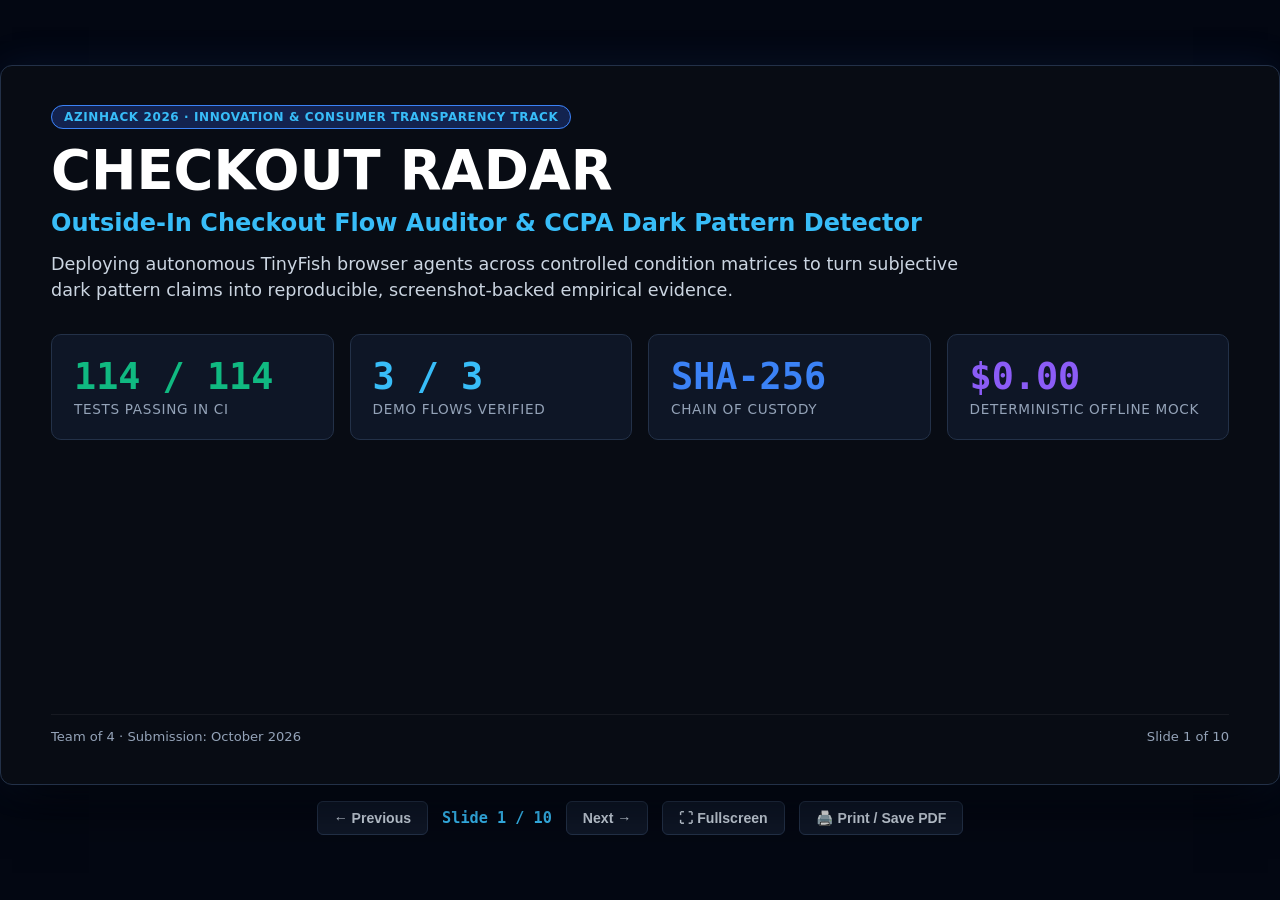
==== docs/pitch/index.html @ 7a78b9dc "feat(pitch): add 16:9 judge presentation PPTX, interactive HTML slide deck, rendered slide PNGs, and" ====
<!DOCTYPE html>
<html lang="en">
<head>
    <meta charset="UTF-8">
    <meta name="viewport" content="width=device-width, initial-scale=1.0">
    <title>Checkout Radar — Pitch Deck (AZINHACK 2026)</title>
    <style>
        :root {
            --bg: #080c14;
            --card-bg: #0e1626;
            --surface-elevated: #162238;
            --border: #233148;
            --border-hover: #3b82f6;
            --accent-blue: #3b82f6;
            --accent-cyan: #38bdf8;
            --accent-emerald: #10b981;
            --accent-coral: #ef4444;
            --accent-amber: #f59e0b;
            --accent-purple: #8b5cf6;
            --text-white: #ffffff;
            --text-light: #cbd5e1;
            --text-muted: #94a3b8;
            --font-sans: system-ui, -apple-system, BlinkMacSystemFont, "Segoe UI", Roboto, sans-serif;
            --font-mono: "SF Mono", "Fira Code", monospace;
        }

        * {
            box-sizing: border-box;
            margin: 0;
            padding: 0;
        }

        body {
            background-color: #030712;
            color: var(--text-light);
            font-family: var(--font-sans);
            display: flex;
            flex-direction: column;
            align-items: center;
            justify-content: center;
            min-height: 100vh;
            overflow-x: hidden;
        }

        /* Slide Stage Container */
        .deck-wrapper {
            width: 100%;
            max-width: 1333px;
            aspect-ratio: 16 / 9;
            background-color: var(--bg);
            border: 1px solid var(--border);
            border-radius: 12px;
            box-shadow: 0 25px 50px -12px rgba(0, 0, 0, 0.7), 0 0 40px rgba(59, 130, 246, 0.1);
            position: relative;
            overflow: hidden;
            display: flex;
            flex-direction: column;
        }

        .slide {
            display: none;
            flex-direction: column;
            height: 100%;
            padding: 40px 50px;
            position: relative;
        }

        .slide.active {
            display: flex;
            animation: fadeIn 0.25s ease-out forwards;
        }

        @keyframes fadeIn {
            from { opacity: 0; transform: translateY(6px); }
            to { opacity: 1; transform: translateY(0); }
        }

        /* Slide Header */
        .slide-tag {
            font-size: 0.8rem;
            font-weight: 700;
            letter-spacing: 0.1em;
            color: var(--accent-cyan);
            text-transform: uppercase;
            margin-bottom: 6px;
        }

        .slide-title {
            font-size: 2.1rem;
            font-weight: 800;
            color: var(--text-white);
            line-height: 1.2;
            margin-bottom: 6px;
        }

        .slide-subtitle {
            font-size: 1rem;
            color: var(--text-muted);
            margin-bottom: 24px;
        }

        /* Slide Content Areas */
        .content-grid-3 {
            display: grid;
            grid-template-columns: repeat(3, 1fr);
            gap: 20px;
            flex: 1;
        }

        .content-grid-2 {
            display: grid;
            grid-template-columns: 1fr 1fr;
            gap: 24px;
            flex: 1;
        }

        .content-grid-4 {
            display: grid;
            grid-template-columns: repeat(4, 1fr);
            gap: 16px;
            flex: 1;
        }

        .content-grid-2x2 {
            display: grid;
            grid-template-columns: 1fr 1fr;
            grid-template-rows: 1fr 1fr;
            gap: 18px;
            flex: 1;
        }

        /* Cards */
        .card {
            background-color: var(--card-bg);
            border: 1px solid var(--border);
            border-radius: 10px;
            padding: 22px;
            display: flex;
            flex-direction: column;
            position: relative;
            transition: border-color 0.2s;
        }

        .card:hover {
            border-color: var(--accent-blue);
        }

        .card-tag {
            font-size: 0.8rem;
            font-weight: 700;
            margin-bottom: 6px;
        }

        .card-title {
            font-size: 1.25rem;
            font-weight: 700;
            color: var(--text-white);
            margin-bottom: 12px;
        }

        .card-desc {
            font-size: 0.95rem;
            line-height: 1.5;
            color: var(--text-light);
        }

        .card-list {
            list-style: none;
            margin-top: 6px;
        }

        .card-list li {
            font-size: 0.92rem;
            line-height: 1.5;
            color: var(--text-light);
            margin-bottom: 10px;
            position: relative;
            padding-left: 18px;
        }

        .card-list li::before {
            content: "•";
            position: absolute;
            left: 0;
            color: var(--accent-blue);
            font-weight: bold;
        }

        /* Big Metrics */
        .metric-val {
            font-family: var(--font-mono);
            font-size: 2.3rem;
            font-weight: 800;
            line-height: 1.1;
            margin-bottom: 4px;
        }

        .metric-label {
            font-size: 0.85rem;
            color: var(--text-muted);
            text-transform: uppercase;
            letter-spacing: 0.05em;
        }

        /* Stage Steps */
        .step-num {
            font-family: var(--font-mono);
            font-size: 0.75rem;
            font-weight: 700;
            padding: 2px 8px;
            background: rgba(59, 130, 246, 0.15);
            color: var(--accent-cyan);
            border-radius: 4px;
            width: fit-content;
            margin-bottom: 8px;
        }

        /* Slide Controls & Footer */
        .deck-footer {
            margin-top: auto;
            display: flex;
            justify-content: space-between;
            align-items: center;
            font-size: 0.82rem;
            color: var(--text-muted);
            padding-top: 14px;
            border-top: 1px solid rgba(255, 255, 255, 0.06);
        }

        .controls-bar {
            display: flex;
            align-items: center;
            gap: 14px;
            margin-top: 16px;
        }

        .ctrl-btn {
            background-color: var(--card-bg);
            border: 1px solid var(--border);
            color: var(--text-light);
            padding: 8px 16px;
            border-radius: 6px;
            font-size: 0.88rem;
            font-weight: 600;
            cursor: pointer;
            transition: all 0.2s;
        }

        .ctrl-btn:hover {
            background-color: var(--surface-elevated);
            border-color: var(--accent-blue);
            color: var(--text-white);
        }

        .slide-counter {
            font-family: var(--font-mono);
            font-size: 0.95rem;
            color: var(--accent-cyan);
            font-weight: 600;
        }

        /* Print styles for direct PDF export */
        @media print {
            body {
                background: none;
                color: #000;
            }
            .controls-bar { display: none; }
            .deck-wrapper {
                border: none;
                box-shadow: none;
                max-width: 100%;
                aspect-ratio: auto;
            }
            .slide {
                display: flex !important;
                page-break-after: always;
                height: 100vh;
                padding: 30px;
                background-color: #080c14 !important;
                color: #cbd5e1 !important;
            }
        }
    </style>
</head>
<body>

    <div class="deck-wrapper" id="deck">

        <!-- =========================================================
             SLIDE 1: Title & Positioning
             ========================================================= -->
        <div class="slide active" id="slide-1">
            <div style="margin-bottom: 16px;">
                <span style="background: rgba(30, 58, 138, 0.5); border: 1px solid var(--accent-blue); color: var(--accent-cyan); font-size: 0.75rem; font-weight: 700; padding: 4px 12px; border-radius: 999px; letter-spacing: 0.05em;">
                    AZINHACK 2026 · INNOVATION & CONSUMER TRANSPARENCY TRACK
                </span>
            </div>

            <h1 style="font-size: 3.4rem; font-weight: 900; color: #fff; line-height: 1.1; margin-bottom: 8px;">
                CHECKOUT RADAR
            </h1>
            <h2 style="font-size: 1.5rem; font-weight: 700; color: var(--accent-cyan); margin-bottom: 14px;">
                Outside-In Checkout Flow Auditor & CCPA Dark Pattern Detector
            </h2>
            <p style="font-size: 1.1rem; color: var(--text-light); max-width: 950px; line-height: 1.5; margin-bottom: 30px;">
                Deploying autonomous TinyFish browser agents across controlled condition matrices to turn subjective dark pattern claims into reproducible, screenshot-backed empirical evidence.
            </p>

            <div class="content-grid-4" style="flex: unset; margin-bottom: 24px;">
                <div class="card">
                    <div class="metric-val" style="color: var(--accent-emerald);">114 / 114</div>
                    <div class="metric-label">Tests Passing in CI</div>
                </div>
                <div class="card">
                    <div class="metric-val" style="color: var(--accent-cyan);">3 / 3</div>
                    <div class="metric-label">Demo Flows Verified</div>
                </div>
                <div class="card">
                    <div class="metric-val" style="color: var(--accent-blue);">SHA-256</div>
                    <div class="metric-label">Chain of Custody</div>
                </div>
                <div class="card">
                    <div class="metric-val" style="color: var(--accent-purple);">$0.00</div>
                    <div class="metric-label">Deterministic Offline Mock</div>
                </div>
            </div>

            <div class="deck-footer">
                <div>Team of 4 · Submission: October 2026</div>
                <div>Slide 1 of 10</div>
            </div>
        </div>

        <!-- =========================================================
             SLIDE 2: Problem Statement
             ========================================================= -->
        <div class="slide" id="slide-2">
            <div class="slide-tag">1. Problem Statement</div>
            <div class="slide-title">The Hidden Fee Epidemic & The Evidence Gap</div>
            <div class="slide-subtitle">Consumers face systemic late-stage fee inflation without any tool to gather admissible legal proof.</div>

            <div class="content-grid-3">
                <div class="card">
                    <div class="card-tag" style="color: var(--accent-coral);">💸 LATE-STAGE INFLATION</div>
                    <div class="card-title">The Drip Pricing Trap</div>
                    <ul class="card-list">
                        <li>Surge fees, handling charges, and packaging costs appear only on the final payment screen.</li>
                        <li>Consumers invest 10–15 minutes entering addresses before the true payable price is disclosed.</li>
                        <li>Violates Section 18 of the Consumer Protection Act, 2019.</li>
                    </ul>
                </div>

                <div class="card">
                    <div class="card-tag" style="color: var(--accent-amber);">⚖️ REGULATORY MANDATE</div>
                    <div class="card-title">CCPA 2023 Guidelines</div>
                    <ul class="card-list">
                        <li>Notified by Ministry of Consumer Affairs on 30 Nov 2023.</li>
                        <li><strong>Annex 1.8:</strong> Strictly bans Drip Pricing (concealing mandatory costs).</li>
                        <li><strong>Annex 1.2:</strong> Prohibits Basket Sneaking (pre-ticked add-ons).</li>
                        <li><strong>Annex 1.1:</strong> Prohibits False Urgency (falsely resetting countdown timers).</li>
                    </ul>
                </div>

                <div class="card">
                    <div class="card-tag" style="color: var(--accent-blue);">🔍 THE EVIDENCE VOID</div>
                    <div class="card-title">Lack of Empirical Tooling</div>
                    <ul class="card-list">
                        <li>Existing compliance tools cater exclusively to internal platform teams.</li>
                        <li>Consumers, researchers, and journalists lack outside-in auditing mechanisms.</li>
                        <li>Modern SPAs (React/Shopify) defeat simple scrapers, leaving deceptive funnels unmonitored.</li>
                    </ul>
                </div>
            </div>

            <div class="deck-footer">
                <div>Checkout Radar · AZINHACK 2026 Submission</div>
                <div>Slide 2 of 10</div>
            </div>
        </div>

        <!-- =========================================================
             SLIDE 3: Proposed Solution
             ========================================================= -->
        <div class="slide" id="slide-3">
            <div class="slide-tag">2. Proposed Solution</div>
            <div class="slide-title">Matched-Pair Differential Auditing Engine</div>
            <div class="slide-subtitle">Controlled behavioral experiments that mathematically isolate fee inflation and dark patterns.</div>

            <div class="content-grid-2">
                <div class="card" style="justify-content: center;">
                    <div class="card-title" style="color: var(--accent-cyan); font-size: 1.4rem;">Not a Scraper: A Controlled Experiment</div>
                    <ul class="card-list" style="margin-top: 10px;">
                        <li><strong>Differential Principle:</strong> Compares two checkout runs that differ in exactly one requested dimension while holding all other controls fixed.</li>
                        <li><strong>Integer Minor-Unit Math:</strong> Reconciles all charges in integer paise (₹0.01) to eliminate floating-point rounding errors.</li>
                        <li><strong>The Cart Invariant:</strong> Separates Recipe Family from Cart Instance. Quantity changes do NOT trigger false price variance alarms.</li>
                        <li><strong>Cryptographic Custody:</strong> 1280×720 viewports redacted with Pillow and hashed with SHA-256 for court-admissible proof.</li>
                    </ul>
                </div>

                <div style="display: flex; flex-direction: column; gap: 12px;">
                    <div class="card" style="padding: 14px 18px;">
                        <div style="font-size: 0.95rem; font-weight: 700; color: var(--accent-cyan);">📍 Location Effect</div>
                        <div style="font-size: 0.85rem; color: var(--text-light);">Tests Tier-1 Metro (110001) vs Tier-2/3 (492001) · Controls: Session, Cart, Recipe</div>
                    </div>
                    <div class="card" style="padding: 14px 18px;">
                        <div style="font-size: 0.95rem; font-weight: 700; color: var(--accent-blue);">👤 Session Effect</div>
                        <div style="font-size: 0.85rem; color: var(--text-light);">Tests Fresh Guest Profile vs Returning Profile · Controls: Pincode, Cart, Recipe</div>
                    </div>
                    <div class="card" style="padding: 14px 18px;">
                        <div style="font-size: 0.95rem; font-weight: 700; color: var(--accent-emerald);">🛒 Cart Threshold</div>
                        <div style="font-size: 0.85rem; color: var(--text-light);">Tests Above Threshold (₹998) vs Below (₹499) · Controls: Pincode, Session, Unit Price</div>
                    </div>
                    <div class="card" style="padding: 14px 18px;">
                        <div style="font-size: 0.95rem; font-weight: 700; color: var(--accent-purple);">⏱️ Temporal Drift</div>
                        <div style="font-size: 0.85rem; color: var(--text-light);">Tests Observation at t0 vs Re-observation at t1 · Controls: All conditions held fixed</div>
                    </div>
                </div>
            </div>

            <div class="deck-footer">
                <div>Checkout Radar · AZINHACK 2026 Submission</div>
                <div>Slide 3 of 10</div>
            </div>
        </div>

        <!-- =========================================================
             SLIDE 4: Target Users & Use Cases
             ========================================================= -->
        <div class="slide" id="slide-4">
            <div class="slide-tag">3. Target Users & Use Cases</div>
            <div class="slide-title">Empowering the Consumer Protection Ecosystem</div>
            <div class="slide-subtitle">Three key personas solving grievances, regulatory research, and enterprise compliance.</div>

            <div class="content-grid-3">
                <div class="card">
                    <div class="card-tag" style="color: var(--accent-cyan);">PERSONA 01</div>
                    <div class="card-title">Consumers & Grievance Advocates</div>
                    <ul class="card-list">
                        <li>Instant 1-click generation of <strong>National Consumer Helpline (NCH)</strong> complaint drafts.</li>
                        <li>Pre-filled with merchant identity, exact fee breakdown, and statutory CCPA rule citations.</li>
                        <li>Includes SHA-256 evidence links that merchants cannot dispute.</li>
                        <li>Reduces complaint preparation from <strong>45 minutes to 30 seconds</strong>.</li>
                    </ul>
                </div>

                <div class="card">
                    <div class="card-tag" style="color: var(--accent-blue);">PERSONA 02</div>
                    <div class="card-title">Investigative Media & Researchers</div>
                    <ul class="card-list">
                        <li>Empirical, reproducible datasets on fee inflation, surge fees, and geographic discrimination.</li>
                        <li>Export self-contained, offline HTML dossiers complete with high-res viewports.</li>
                        <li>Enables data-driven investigative journalism into predatory dark patterns.</li>
                    </ul>
                </div>

                <div class="card">
                    <div class="card-tag" style="color: var(--accent-emerald);">PERSONA 03</div>
                    <div class="card-title">Enterprise Compliance Teams</div>
                    <ul class="card-list">
                        <li>Outside-in regression testing for e-commerce brands before regulatory penalties.</li>
                        <li>Audit Shopify, WooCommerce, or custom storefronts against CCPA 2023 guidelines.</li>
                        <li>Detect dark patterns introduced unintentionally by third-party checkout plugins.</li>
                    </ul>
                </div>
            </div>

            <div class="deck-footer">
                <div>Checkout Radar · AZINHACK 2026 Submission</div>
                <div>Slide 4 of 10</div>
            </div>
        </div>

        <!-- =========================================================
             SLIDE 5: Role of ML & AI
             ========================================================= -->
        <div class="slide" id="slide-5">
            <div class="slide-tag">4. Role of Machine Learning & AI</div>
            <div class="slide-title">Hybrid Architecture: Deterministic First, AI Last</div>
            <div class="slide-subtitle">AI navigates and contextualizes; deterministic engines compute mathematical proof.</div>

            <div class="content-grid-2">
                <div class="card">
                    <div class="card-tag" style="color: var(--accent-cyan);">AUTONOMOUS VISION & DOM AGENT</div>
                    <div class="card-title">TinyFish Web Agent AI</div>
                    <ul class="card-list">
                        <li><strong>Complex DOM Navigation:</strong> Overcomes dynamic React, Vue, Shopify, and headless checkouts without custom scrapers.</li>
                        <li><strong>Human-Like Emulation:</strong> Solves variant selection, opens cart drawers, fills guest address forms, and handles modals.</li>
                        <li><strong>Hardened Safety Invariant:</strong> Negative prompts enforce a strict <strong>STOP BEFORE PAYMENT</strong> authorization boundary.</li>
                        <li><strong>Zero Hallucination in Pricing:</strong> Agent captures raw 1280×720 viewports and itemized DOM strings; does not invent fees.</li>
                    </ul>
                </div>

                <div class="card">
                    <div class="card-tag" style="color: var(--accent-blue);">SEMANTIC CONTEXTUALIZATION</div>
                    <div class="card-title">Schema-Guarded LLM</div>
                    <ul class="card-list">
                        <li><strong>Downstream Explanation Only:</strong> LLM never detects findings; it strictly translates candidate diffs into legal explanations.</li>
                        <li><strong>Strict Non-Judicial Filter:</strong> Regex intercepts prohibited adjudicative terms (<em>'guilty', 'unlawful'</em>) while preserving disclaimers.</li>
                        <li><strong>Evidence Grounding Engine:</strong> Rejects claims of fee absence unless substantiated by explicit <code>not_observed_verified</code> records.</li>
                        <li><strong>Resilient Fallback:</strong> If rate-limited (HTTP 429), deterministic statutory templates ensure 100% compliant outputs.</li>
                    </ul>
                </div>
            </div>

            <div class="deck-footer">
                <div>Checkout Radar · AZINHACK 2026 Submission</div>
                <div>Slide 5 of 10</div>
            </div>
        </div>

        <!-- =========================================================
             SLIDE 6: Proposed Technical Approach
             ========================================================= -->
        <div class="slide" id="slide-6">
            <div class="slide-tag">5. Proposed Technical Approach</div>
            <div class="slide-title">8-Stage Forensic Pipeline & Append-Only Architecture</div>
            <div class="slide-subtitle">End-to-end data flow with integer minor-unit arithmetic, lease fencing, and cryptographic custody.</div>

            <div class="content-grid-4">
                <div class="card">
                    <div class="step-num">STAGE 01</div>
                    <div class="card-title" style="font-size: 1.05rem;">Discovery</div>
                    <div class="card-desc" style="font-size: 0.85rem;">TinyFish Search API queries merchant terms, pricing policies, and return links.</div>
                </div>
                <div class="card">
                    <div class="step-num">STAGE 02</div>
                    <div class="card-title" style="font-size: 1.05rem;">Policy Extraction</div>
                    <div class="card-desc" style="font-size: 0.85rem;">TinyFish Fetch API extracts clean markdown policies with defined cache TTLs.</div>
                </div>
                <div class="card">
                    <div class="step-num">STAGE 03</div>
                    <div class="card-title" style="font-size: 1.05rem;">Agent Navigation</div>
                    <div class="card-desc" style="font-size: 0.85rem;">Autonomous web agent navigates funnel with stop-before-payment guardrail.</div>
                </div>
                <div class="card">
                    <div class="step-num">STAGE 04</div>
                    <div class="card-title" style="font-size: 1.05rem;">Redact & Hash</div>
                    <div class="card-desc" style="font-size: 0.85rem;">Pillow masks bottom-5% and form PII; calculates SHA-256 image digest.</div>
                </div>
            </div>

            <div class="content-grid-4" style="margin-top: 14px;">
                <div class="card">
                    <div class="step-num" style="background: rgba(16, 185, 129, 0.15); color: var(--accent-emerald);">STAGE 05</div>
                    <div class="card-title" style="font-size: 1.05rem;">Reconcile</div>
                    <div class="card-desc" style="font-size: 0.85rem;">Integer paise check: Subtotal + Charges + Taxes - Discounts == Payable.</div>
                </div>
                <div class="card">
                    <div class="step-num" style="background: rgba(59, 130, 246, 0.15); color: var(--accent-blue);">STAGE 06</div>
                    <div class="card-title" style="font-size: 1.05rem;">Diff Engine</div>
                    <div class="card-desc" style="font-size: 0.85rem;">Matched-pair engine computes 5 diff types across isolated dimensions.</div>
                </div>
                <div class="card">
                    <div class="step-num" style="background: rgba(239, 68, 68, 0.15); color: var(--accent-coral);">STAGE 07</div>
                    <div class="card-title" style="font-size: 1.05rem;">CCPA Detectors</div>
                    <div class="card-desc" style="font-size: 0.85rem;">Deterministic rules match Annex 1.8 (Drip), 1.2 (Sneak), 1.1 (Urgency).</div>
                </div>
                <div class="card">
                    <div class="step-num" style="background: rgba(56, 189, 248, 0.15); color: var(--accent-cyan);">STAGE 08</div>
                    <div class="card-title" style="font-size: 1.05rem;">Dossier & Draft</div>
                    <div class="card-desc" style="font-size: 0.85rem;">Compiles self-contained HTML evidence report and editable NCH grievance.</div>
                </div>
            </div>

            <div class="deck-footer">
                <div>Checkout Radar · AZINHACK 2026 Submission</div>
                <div>Slide 6 of 10</div>
            </div>
        </div>

        <!-- =========================================================
             SLIDE 7: Proposed TinyFish Integration
             ========================================================= -->
        <div class="slide" id="slide-7">
            <div class="slide-tag">6. Proposed TinyFish Integration</div>
            <div class="slide-title">Deep Platform Integration Across the Full API Surface</div>
            <div class="slide-subtitle">TinyFish is in the main execution path across Search, Fetch, Agent, and Profiles APIs.</div>

            <div class="content-grid-2x2">
                <div class="card">
                    <div class="card-tag" style="color: var(--accent-cyan);">🔍 DISCOVERY</div>
                    <div class="card-title">TinyFish Search API</div>
                    <div class="card-desc">Discovers merchant declared terms of service, fee disclosures, and return policies during audit initiation without manual URL hunting.</div>
                </div>
                <div class="card">
                    <div class="card-tag" style="color: var(--accent-blue);">📄 EXTRACTION</div>
                    <div class="card-title">TinyFish Fetch API</div>
                    <div class="card-desc">Extracts clean policy text with intelligent caching: <code>ttl: 0</code> for dynamic checkout flows, <code>ttl: 3600</code> for static terms to conserve API quota.</div>
                </div>
                <div class="card">
                    <div class="card-tag" style="color: var(--accent-emerald);">🤖 AUTOMATION</div>
                    <div class="card-title">TinyFish Agent API</div>
                    <div class="card-desc">Executes multi-step browser automations across product, cart, and summary states under strict CCPA safety and Stop-Before-Payment guardrails.</div>
                </div>
                <div class="card">
                    <div class="card-tag" style="color: var(--accent-purple);">🛡️ ISOLATION</div>
                    <div class="card-title">TinyFish Profiles API</div>
                    <div class="card-desc">Spawns isolated browser context profiles for returning visitor conditions, preventing cookie and session leakage between matrix runs.</div>
                </div>
            </div>

            <div class="deck-footer">
                <div>Checkout Radar · AZINHACK 2026 Submission</div>
                <div>Slide 7 of 10</div>
            </div>
        </div>

        <!-- =========================================================
             SLIDE 8: Expected Impact
             ========================================================= -->
        <div class="slide" id="slide-8">
            <div class="slide-tag">7. Expected Impact</div>
            <div class="slide-title">Quantified Consumer, Legal, and Technical Outcomes</div>
            <div class="slide-subtitle">Measurable results proven across synthetic benchmarks and live merchant audits.</div>

            <div class="content-grid-2x2">
                <div class="card">
                    <div class="metric-val" style="color: var(--accent-cyan);">45m ➔ 30s</div>
                    <div class="card-title">Consumer Grievance Velocity</div>
                    <div class="card-desc">Reduces the time to document, verify, and draft an actionable CCPA dark pattern complaint from 45 minutes to 30 seconds with 1-click export.</div>
                </div>
                <div class="card">
                    <div class="metric-val" style="color: var(--accent-emerald);">100% / 100%</div>
                    <div class="card-title">Precision & Recall</div>
                    <div class="card-desc">100% precision, 100% recall, and F1 = 1.000 across 45 designed scenario bundles. Zero false alarms on negative controls.</div>
                </div>
                <div class="card">
                    <div class="metric-val" style="color: var(--accent-blue);">0 Secrets</div>
                    <div class="card-title">Zero-Exfiltration Architecture</div>
                    <div class="card-desc">All API credentials stored backend-only. Raw keys never touch frontend storage, reports, or logs. Form PII redacted by Pillow.</div>
                </div>
                <div class="card">
                    <div class="metric-val" style="color: var(--accent-purple);">SHA-256</div>
                    <div class="card-title">Cryptographic Custody</div>
                    <div class="card-desc">Every observed charge is backed by an immutable SHA-256 hashed viewport, transforming anecdotal claims into legally admissible proof.</div>
                </div>
            </div>

            <div class="deck-footer">
                <div>Checkout Radar · AZINHACK 2026 Submission</div>
                <div>Slide 8 of 10</div>
            </div>
        </div>

        <!-- =========================================================
             SLIDE 9: Feasibility
             ========================================================= -->
        <div class="slide" id="slide-9">
            <div class="slide-tag">8. Feasibility & Implementation Readiness</div>
            <div class="slide-title">Production-Ready Stack with Deterministic Offline Defaults</div>
            <div class="slide-subtitle">Zero-barrier demonstration: judges can clone, test, and run audits immediately with zero cloud costs.</div>

            <div class="content-grid-3">
                <div class="card">
                    <div class="card-tag" style="color: var(--accent-cyan);">🚀 ONE-COMMAND LAUNCH</div>
                    <div class="card-title">Zero Setup Friction</div>
                    <ul class="card-list">
                        <li>Cross-platform launcher script (<code>./start.sh</code> or <code>start.cmd</code>).</li>
                        <li>Automatic pre-flight diagnostics, <code>.env</code> provisioning, and healthcheck sync.</li>
                        <li>Dynamic host port discovery eliminates port conflict errors.</li>
                        <li>Docker Compose orchestrates harness, API, and worker in &lt;30s.</li>
                    </ul>
                </div>

                <div class="card">
                    <div class="card-tag" style="color: var(--accent-emerald);">🛡️ DETERMINISTIC MOCK</div>
                    <div class="card-title">100% Free Offline Mode</div>
                    <ul class="card-list">
                        <li>Runs full audits, tests, and demo flows without consuming TinyFish or LLM credits.</li>
                        <li>Includes 5-variant reproducible merchant server container.</li>
                        <li>114 unit, integration, and concurrency tests pass locally in &lt;2 seconds.</li>
                        <li>Pre-seeded demonstration audits populate instantly.</li>
                    </ul>
                </div>

                <div class="card">
                    <div class="card-tag" style="color: var(--accent-blue);">💰 ECONOMICAL SCALE</div>
                    <div class="card-title">Cost-Efficient Live Runs</div>
                    <ul class="card-list">
                        <li>A full Quick 4-run condition matrix audit costs <strong>under $0.20</strong> on TinyFish cloud.</li>
                        <li>Monotonic lease recovery prevents duplicate submissions on failure.</li>
                        <li>TTL caching on Fetch API prevents redundant policy crawls.</li>
                    </ul>
                </div>
            </div>

            <div class="deck-footer">
                <div>Checkout Radar · AZINHACK 2026 Submission</div>
                <div>Slide 9 of 10</div>
            </div>
        </div>

        <!-- =========================================================
             SLIDE 10: Future Scope
             ========================================================= -->
        <div class="slide" id="slide-10">
            <div class="slide-tag">9. Future Scope & Roadmap</div>
            <div class="slide-title">Scaling from Hackathon MVP to National Transparency Infrastructure</div>
            <div class="slide-subtitle">Strategic expansion across real-time consumer warnings, regulatory APIs, and global jurisdictions.</div>

            <div class="content-grid-3">
                <div class="card">
                    <div class="card-tag" style="color: var(--accent-cyan);">PHASE 1 (NEAR-TERM)</div>
                    <div class="card-title">Consumer Extension</div>
                    <ul class="card-list">
                        <li>Chrome/Firefox extension auditing checkout funnels in the background while users shop.</li>
                        <li>Instant warning badges appear when a hidden fee or pre-ticked add-on is detected.</li>
                        <li>One-click "Report to Checkout Radar" crowdsourced fee tracking.</li>
                    </ul>
                </div>

                <div class="card">
                    <div class="card-tag" style="color: var(--accent-blue);">PHASE 2 (MID-TERM)</div>
                    <div class="card-title">Direct NCH API Integration</div>
                    <ul class="card-list">
                        <li>Direct integration with National Consumer Helpline and e-Daakhil consumer court APIs.</li>
                        <li>Automated grievance filing with digitally signed, SHA-256 hashed evidence bundles.</li>
                        <li>Enables consumer organizations to file class-action transparency complaints.</li>
                    </ul>
                </div>

                <div class="card">
                    <div class="card-tag" style="color: var(--accent-purple);">PHASE 3 (LONG-TERM)</div>
                    <div class="card-title">Cross-Border Audits</div>
                    <ul class="card-list">
                        <li>Deploy residential browser proxies across 7 jurisdictions (US, UK, EU, Canada, Australia, Japan, India).</li>
                        <li>Audit geographic price discrimination, currency conversion drip fees, and international shipping surges.</li>
                        <li>Compliance engine mapped to EU DSA and US FTC Dark Pattern guidelines.</li>
                    </ul>
                </div>
            </div>

            <div class="deck-footer">
                <div>Checkout Radar · AZINHACK 2026 Submission</div>
                <div>Slide 10 of 10</div>
            </div>
        </div>

    </div>

    <!-- Presentation Controls -->
    <div class="controls-bar">
        <button class="ctrl-btn" onclick="prevSlide()">← Previous</button>
        <span class="slide-counter" id="counter">Slide 1 / 10</span>
        <button class="ctrl-btn" onclick="nextSlide()">Next →</button>
        <button class="ctrl-btn" onclick="toggleFullscreen()">⛶ Fullscreen</button>
        <button class="ctrl-btn" onclick="window.print()">🖨️ Print / Save PDF</button>
    </div>

    <script>
        let currentSlide = 1;
        const totalSlides = 10;

        function showSlide(n) {
            if (n < 1) n = 1;
            if (n > totalSlides) n = totalSlides;
            currentSlide = n;

            document.querySelectorAll('.slide').forEach(slide => slide.classList.remove('active'));
            document.getElementById(`slide-${currentSlide}`).classList.add('active');
            document.getElementById('counter').innerText = `Slide ${currentSlide} / ${totalSlides}`;
        }

        function nextSlide() {
            showSlide(currentSlide + 1);
        }

        function prevSlide() {
            showSlide(currentSlide - 1);
        }

        function toggleFullscreen() {
            if (!document.fullscreenElement) {
                document.getElementById('deck').requestFullscreen().catch(err => {
                    alert(`Error attempting to enable full-screen mode: ${err.message}`);
                });
            } else {
                document.exitFullscreen();
            }
        }

        document.addEventListener('keydown', (e) => {
            if (e.key === 'ArrowRight' || e.key === ' ' || e.key === 'PageDown') {
                nextSlide();
            } else if (e.key === 'ArrowLeft' || e.key === 'PageUp') {
                prevSlide();
            } else if (e.key === 'f' || e.key === 'F') {
                toggleFullscreen();
            }
        });
    </script>
</body>
</html>
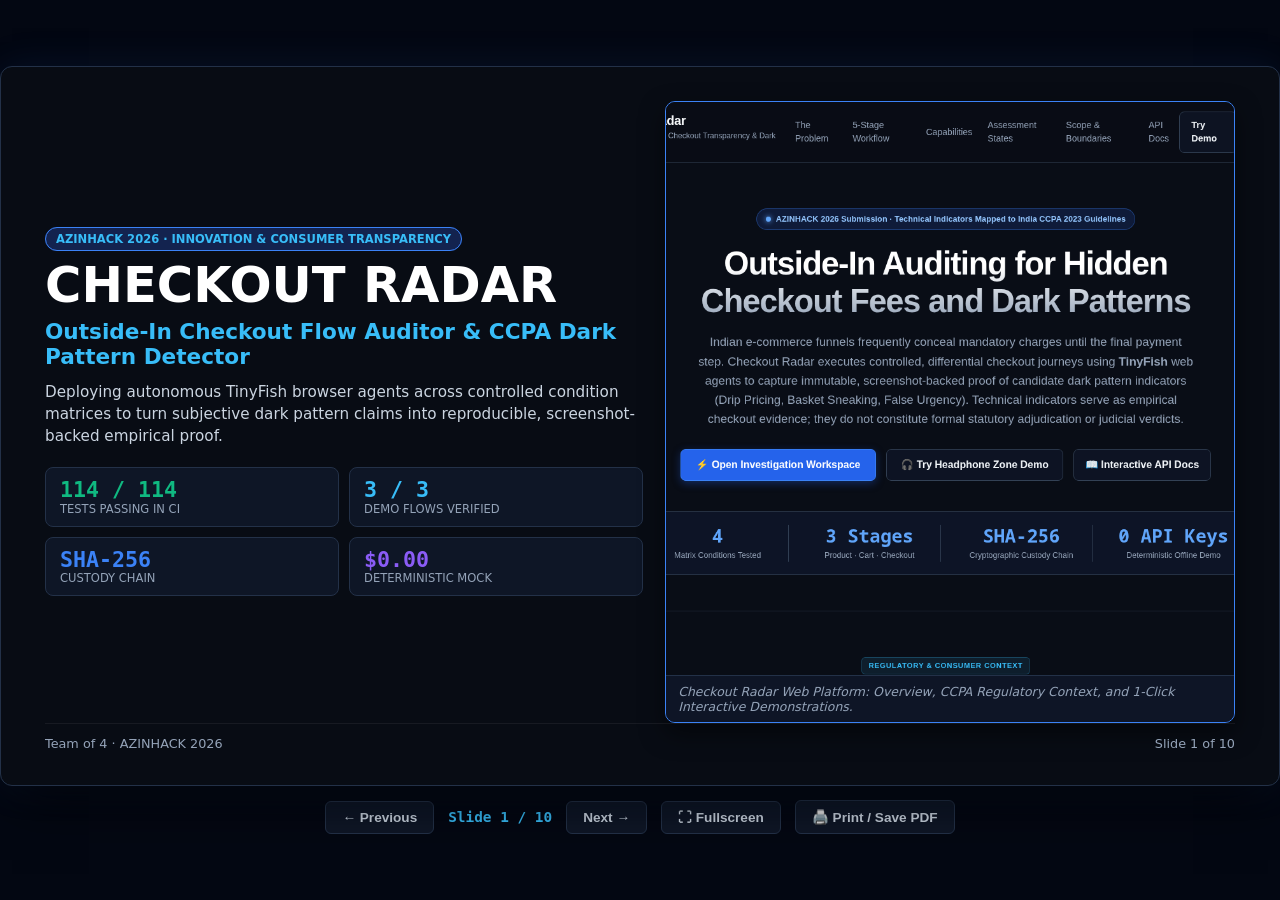
==== commit 6759e1eb: "docs(pitch): upgrade pitch presentation with rich visual layout, embedded UI screenshots, and presen" ====
--- a/docs/pitch/index.html
+++ b/docs/pitch/index.html
@@ -10,7 +10,6 @@
             --card-bg: #0e1626;
             --surface-elevated: #162238;
             --border: #233148;
-            --border-hover: #3b82f6;
             --accent-blue: #3b82f6;
             --accent-cyan: #38bdf8;
             --accent-emerald: #10b981;
@@ -42,7 +41,6 @@
             overflow-x: hidden;
         }
 
-        /* Slide Stage Container */
         .deck-wrapper {
             width: 100%;
             max-width: 1333px;
@@ -61,7 +59,7 @@
             display: none;
             flex-direction: column;
             height: 100%;
-            padding: 40px 50px;
+            padding: 34px 44px;
             position: relative;
         }
 
@@ -75,107 +73,91 @@
             to { opacity: 1; transform: translateY(0); }
         }
 
-        /* Slide Header */
         .slide-tag {
-            font-size: 0.8rem;
+            font-size: 0.78rem;
             font-weight: 700;
             letter-spacing: 0.1em;
             color: var(--accent-cyan);
             text-transform: uppercase;
-            margin-bottom: 6px;
+            margin-bottom: 4px;
         }
 
         .slide-title {
-            font-size: 2.1rem;
+            font-size: 2rem;
             font-weight: 800;
             color: var(--text-white);
-            line-height: 1.2;
-            margin-bottom: 6px;
+            line-height: 1.15;
+            margin-bottom: 4px;
         }
 
         .slide-subtitle {
-            font-size: 1rem;
+            font-size: 0.95rem;
             color: var(--text-muted);
-            margin-bottom: 24px;
-        }
-
-        /* Slide Content Areas */
-        .content-grid-3 {
+            margin-bottom: 18px;
+        }
+
+        .split-layout {
+            display: grid;
+            grid-template-columns: 1.05fr 1fr;
+            gap: 22px;
+            flex: 1;
+            min-height: 0;
+        }
+
+        .grid-3 {
             display: grid;
             grid-template-columns: repeat(3, 1fr);
-            gap: 20px;
+            gap: 18px;
             flex: 1;
-        }
-
-        .content-grid-2 {
-            display: grid;
-            grid-template-columns: 1fr 1fr;
-            gap: 24px;
-            flex: 1;
-        }
-
-        .content-grid-4 {
+            min-height: 0;
+        }
+
+        .grid-4 {
             display: grid;
             grid-template-columns: repeat(4, 1fr);
-            gap: 16px;
-            flex: 1;
-        }
-
-        .content-grid-2x2 {
-            display: grid;
-            grid-template-columns: 1fr 1fr;
-            grid-template-rows: 1fr 1fr;
-            gap: 18px;
-            flex: 1;
-        }
-
-        /* Cards */
+            gap: 14px;
+        }
+
         .card {
             background-color: var(--card-bg);
             border: 1px solid var(--border);
             border-radius: 10px;
-            padding: 22px;
+            padding: 18px;
             display: flex;
             flex-direction: column;
-            position: relative;
-            transition: border-color 0.2s;
-        }
-
-        .card:hover {
-            border-color: var(--accent-blue);
         }
 
         .card-tag {
-            font-size: 0.8rem;
+            font-size: 0.75rem;
             font-weight: 700;
-            margin-bottom: 6px;
+            margin-bottom: 4px;
+            letter-spacing: 0.05em;
         }
 
         .card-title {
-            font-size: 1.25rem;
+            font-size: 1.15rem;
             font-weight: 700;
             color: var(--text-white);
-            margin-bottom: 12px;
+            margin-bottom: 8px;
         }
 
         .card-desc {
-            font-size: 0.95rem;
-            line-height: 1.5;
+            font-size: 0.9rem;
+            line-height: 1.45;
             color: var(--text-light);
         }
 
         .card-list {
             list-style: none;
-            margin-top: 6px;
         }
 
         .card-list li {
-            font-size: 0.92rem;
-            line-height: 1.5;
+            font-size: 0.88rem;
+            line-height: 1.45;
             color: var(--text-light);
-            margin-bottom: 10px;
+            margin-bottom: 8px;
             position: relative;
-            padding-left: 18px;
+            padding-left: 16px;
         }
 
         .card-list li::before {
@@ -186,44 +168,61 @@
             font-weight: bold;
         }
 
-        /* Big Metrics */
-        .metric-val {
+        .img-frame {
+            background-color: var(--card-bg);
+            border: 1px solid var(--accent-blue);
+            border-radius: 10px;
+            overflow: hidden;
+            display: flex;
+            flex-direction: column;
+            box-shadow: 0 10px 25px rgba(0,0,0,0.5);
+            height: 100%;
+        }
+
+        .img-frame img {
+            width: 100%;
+            height: 100%;
+            object-fit: cover;
+            display: block;
+        }
+
+        .img-caption {
+            font-size: 0.78rem;
+            color: var(--text-muted);
+            padding: 8px 12px;
+            background: rgba(14, 22, 38, 0.95);
+            border-top: 1px solid var(--border);
+            font-style: italic;
+        }
+
+        .metric-pill {
+            background: var(--card-bg);
+            border: 1px solid var(--border);
+            border-radius: 8px;
+            padding: 10px 14px;
+        }
+
+        .metric-num {
             font-family: var(--font-mono);
-            font-size: 2.3rem;
+            font-size: 1.35rem;
             font-weight: 800;
             line-height: 1.1;
-            margin-bottom: 4px;
-        }
-
-        .metric-label {
-            font-size: 0.85rem;
+        }
+
+        .metric-text {
+            font-size: 0.72rem;
             color: var(--text-muted);
             text-transform: uppercase;
-            letter-spacing: 0.05em;
-        }
-
-        /* Stage Steps */
-        .step-num {
-            font-family: var(--font-mono);
-            font-size: 0.75rem;
-            font-weight: 700;
-            padding: 2px 8px;
-            background: rgba(59, 130, 246, 0.15);
-            color: var(--accent-cyan);
-            border-radius: 4px;
-            width: fit-content;
-            margin-bottom: 8px;
-        }
-
-        /* Slide Controls & Footer */
+        }
+
         .deck-footer {
             margin-top: auto;
             display: flex;
             justify-content: space-between;
             align-items: center;
-            font-size: 0.82rem;
+            font-size: 0.8rem;
             color: var(--text-muted);
-            padding-top: 14px;
+            padding-top: 12px;
             border-top: 1px solid rgba(255, 255, 255, 0.06);
         }
 
@@ -231,7 +230,7 @@
             display: flex;
             align-items: center;
             gap: 14px;
-            margin-top: 16px;
+            margin-top: 14px;
         }
 
         .ctrl-btn {
@@ -240,7 +239,7 @@
             color: var(--text-light);
             padding: 8px 16px;
             border-radius: 6px;
-            font-size: 0.88rem;
+            font-size: 0.85rem;
             font-weight: 600;
             cursor: pointer;
             transition: all 0.2s;
@@ -254,32 +253,16 @@
 
         .slide-counter {
             font-family: var(--font-mono);
-            font-size: 0.95rem;
+            font-size: 0.9rem;
             color: var(--accent-cyan);
             font-weight: 600;
         }
 
-        /* Print styles for direct PDF export */
         @media print {
-            body {
-                background: none;
-                color: #000;
-            }
+            body { background: none; }
             .controls-bar { display: none; }
-            .deck-wrapper {
-                border: none;
-                box-shadow: none;
-                max-width: 100%;
-                aspect-ratio: auto;
-            }
-            .slide {
-                display: flex !important;
-                page-break-after: always;
-                height: 100vh;
-                padding: 30px;
-                background-color: #080c14 !important;
-                color: #cbd5e1 !important;
-            }
+            .deck-wrapper { border: none; box-shadow: none; max-width: 100%; aspect-ratio: auto; }
+            .slide { display: flex !important; page-break-after: always; height: 100vh; padding: 24px; background-color: #080c14 !important; }
         }
     </style>
 </head>
@@ -287,204 +270,186 @@
 
     <div class="deck-wrapper" id="deck">
 
-        <!-- =========================================================
-             SLIDE 1: Title & Positioning
-             ========================================================= -->
+        <!-- SLIDE 1 -->
         <div class="slide active" id="slide-1">
-            <div style="margin-bottom: 16px;">
-                <span style="background: rgba(30, 58, 138, 0.5); border: 1px solid var(--accent-blue); color: var(--accent-cyan); font-size: 0.75rem; font-weight: 700; padding: 4px 12px; border-radius: 999px; letter-spacing: 0.05em;">
-                    AZINHACK 2026 · INNOVATION & CONSUMER TRANSPARENCY TRACK
-                </span>
-            </div>
-
-            <h1 style="font-size: 3.4rem; font-weight: 900; color: #fff; line-height: 1.1; margin-bottom: 8px;">
-                CHECKOUT RADAR
-            </h1>
-            <h2 style="font-size: 1.5rem; font-weight: 700; color: var(--accent-cyan); margin-bottom: 14px;">
-                Outside-In Checkout Flow Auditor & CCPA Dark Pattern Detector
-            </h2>
-            <p style="font-size: 1.1rem; color: var(--text-light); max-width: 950px; line-height: 1.5; margin-bottom: 30px;">
-                Deploying autonomous TinyFish browser agents across controlled condition matrices to turn subjective dark pattern claims into reproducible, screenshot-backed empirical evidence.
-            </p>
-
-            <div class="content-grid-4" style="flex: unset; margin-bottom: 24px;">
-                <div class="card">
-                    <div class="metric-val" style="color: var(--accent-emerald);">114 / 114</div>
-                    <div class="metric-label">Tests Passing in CI</div>
-                </div>
-                <div class="card">
-                    <div class="metric-val" style="color: var(--accent-cyan);">3 / 3</div>
-                    <div class="metric-label">Demo Flows Verified</div>
-                </div>
-                <div class="card">
-                    <div class="metric-val" style="color: var(--accent-blue);">SHA-256</div>
-                    <div class="metric-label">Chain of Custody</div>
-                </div>
-                <div class="card">
-                    <div class="metric-val" style="color: var(--accent-purple);">$0.00</div>
-                    <div class="metric-label">Deterministic Offline Mock</div>
-                </div>
-            </div>
-
-            <div class="deck-footer">
-                <div>Team of 4 · Submission: October 2026</div>
+            <div class="split-layout">
+                <div style="display: flex; flex-direction: column; justify-content: center;">
+                    <div style="margin-bottom: 12px;">
+                        <span style="background: rgba(30, 58, 138, 0.5); border: 1px solid var(--accent-blue); color: var(--accent-cyan); font-size: 0.72rem; font-weight: 700; padding: 4px 10px; border-radius: 999px;">
+                            AZINHACK 2026 · INNOVATION & CONSUMER TRANSPARENCY
+                        </span>
+                    </div>
+                    <h1 style="font-size: 3.1rem; font-weight: 900; color: #fff; line-height: 1.05; margin-bottom: 8px;">
+                        CHECKOUT RADAR
+                    </h1>
+                    <h2 style="font-size: 1.35rem; font-weight: 700; color: var(--accent-cyan); margin-bottom: 12px;">
+                        Outside-In Checkout Flow Auditor & CCPA Dark Pattern Detector
+                    </h2>
+                    <p style="font-size: 0.95rem; color: var(--text-light); line-height: 1.45; margin-bottom: 20px;">
+                        Deploying autonomous TinyFish browser agents across controlled condition matrices to turn subjective dark pattern claims into reproducible, screenshot-backed empirical proof.
+                    </p>
+                    <div style="display: grid; grid-template-columns: 1fr 1fr; gap: 10px;">
+                        <div class="metric-pill">
+                            <div class="metric-num" style="color: var(--accent-emerald);">114 / 114</div>
+                            <div class="metric-text">Tests Passing in CI</div>
+                        </div>
+                        <div class="metric-pill">
+                            <div class="metric-num" style="color: var(--accent-cyan);">3 / 3</div>
+                            <div class="metric-text">Demo Flows Verified</div>
+                        </div>
+                        <div class="metric-pill">
+                            <div class="metric-num" style="color: var(--accent-blue);">SHA-256</div>
+                            <div class="metric-text">Custody Chain</div>
+                        </div>
+                        <div class="metric-pill">
+                            <div class="metric-num" style="color: var(--accent-purple);">$0.00</div>
+                            <div class="metric-text">Deterministic Mock</div>
+                        </div>
+                    </div>
+                </div>
+
+                <div class="img-frame">
+                    <img src="../../screenshots/landing/01_landing_desktop_1440x900.png" alt="Checkout Radar Platform">
+                    <div class="img-caption">Checkout Radar Web Platform: Overview, CCPA Regulatory Context, and 1-Click Interactive Demonstrations.</div>
+                </div>
+            </div>
+            <div class="deck-footer">
+                <div>Team of 4 · AZINHACK 2026</div>
                 <div>Slide 1 of 10</div>
             </div>
         </div>
 
-        <!-- =========================================================
-             SLIDE 2: Problem Statement
-             ========================================================= -->
+        <!-- SLIDE 2 -->
         <div class="slide" id="slide-2">
             <div class="slide-tag">1. Problem Statement</div>
-            <div class="slide-title">The Hidden Fee Epidemic & The Evidence Gap</div>
-            <div class="slide-subtitle">Consumers face systemic late-stage fee inflation without any tool to gather admissible legal proof.</div>
-
-            <div class="content-grid-3">
-                <div class="card">
-                    <div class="card-tag" style="color: var(--accent-coral);">💸 LATE-STAGE INFLATION</div>
-                    <div class="card-title">The Drip Pricing Trap</div>
-                    <ul class="card-list">
-                        <li>Surge fees, handling charges, and packaging costs appear only on the final payment screen.</li>
-                        <li>Consumers invest 10–15 minutes entering addresses before the true payable price is disclosed.</li>
-                        <li>Violates Section 18 of the Consumer Protection Act, 2019.</li>
-                    </ul>
-                </div>
-
-                <div class="card">
-                    <div class="card-tag" style="color: var(--accent-amber);">⚖️ REGULATORY MANDATE</div>
-                    <div class="card-title">CCPA 2023 Guidelines</div>
-                    <ul class="card-list">
-                        <li>Notified by Ministry of Consumer Affairs on 30 Nov 2023.</li>
-                        <li><strong>Annex 1.8:</strong> Strictly bans Drip Pricing (concealing mandatory costs).</li>
-                        <li><strong>Annex 1.2:</strong> Prohibits Basket Sneaking (pre-ticked add-ons).</li>
-                        <li><strong>Annex 1.1:</strong> Prohibits False Urgency (falsely resetting countdown timers).</li>
-                    </ul>
-                </div>
-
-                <div class="card">
-                    <div class="card-tag" style="color: var(--accent-blue);">🔍 THE EVIDENCE VOID</div>
-                    <div class="card-title">Lack of Empirical Tooling</div>
-                    <ul class="card-list">
-                        <li>Existing compliance tools cater exclusively to internal platform teams.</li>
-                        <li>Consumers, researchers, and journalists lack outside-in auditing mechanisms.</li>
-                        <li>Modern SPAs (React/Shopify) defeat simple scrapers, leaving deceptive funnels unmonitored.</li>
-                    </ul>
-                </div>
-            </div>
-
-            <div class="deck-footer">
-                <div>Checkout Radar · AZINHACK 2026 Submission</div>
+            <div class="slide-title">The Hidden Fee Epidemic & The Outside-In Evidence Gap</div>
+            <div class="slide-subtitle">Consumers face systemic late-stage fee disclosure without any tooling for admissible legal proof.</div>
+
+            <div class="split-layout">
+                <div style="display: flex; flex-direction: column; gap: 10px;">
+                    <div class="card" style="padding: 14px 16px;">
+                        <div class="card-tag" style="color: var(--accent-coral);">💸 LATE-STAGE INFLATION</div>
+                        <div class="card-title" style="font-size: 1.05rem;">The Drip Pricing Trap</div>
+                        <div class="card-desc">Surge fees, handling charges, and packaging costs appear only on the final payment screen after 15 minutes of checkout navigation.</div>
+                    </div>
+                    <div class="card" style="padding: 14px 16px;">
+                        <div class="card-tag" style="color: var(--accent-amber);">⚖️ STATUTORY MANDATE</div>
+                        <div class="card-title" style="font-size: 1.05rem;">CCPA 2023 Guidelines</div>
+                        <div class="card-desc">Notified on 30 Nov 2023 under Consumer Protection Act 2019: Annex 1.8 strictly bans Drip Pricing; Annex 1.2 bans Basket Sneaking.</div>
+                    </div>
+                    <div class="card" style="padding: 14px 16px;">
+                        <div class="card-tag" style="color: var(--accent-blue);">🔍 THE EVIDENCE GAP</div>
+                        <div class="card-title" style="font-size: 1.05rem;">Lack of Empirical Outside-In Tooling</div>
+                        <div class="card-desc">Existing compliance tools serve platform teams. Consumers, researchers, and journalists cannot capture legally admissible, reproducible proof.</div>
+                    </div>
+                </div>
+
+                <div class="img-frame">
+                    <img src="../../screenshots/ui-audit/03_indicators_detected_viewport_1440x900.png" alt="Drip Pricing Detected">
+                    <div class="img-caption">Real Checkout Radar detection of a ₹5.00 Handling Fee concealed on product and cart pages, revealed only at checkout summary.</div>
+                </div>
+            </div>
+            <div class="deck-footer">
+                <div>Checkout Radar · AZINHACK 2026</div>
                 <div>Slide 2 of 10</div>
             </div>
         </div>
 
-        <!-- =========================================================
-             SLIDE 3: Proposed Solution
-             ========================================================= -->
+        <!-- SLIDE 3 -->
         <div class="slide" id="slide-3">
             <div class="slide-tag">2. Proposed Solution</div>
             <div class="slide-title">Matched-Pair Differential Auditing Engine</div>
-            <div class="slide-subtitle">Controlled behavioral experiments that mathematically isolate fee inflation and dark patterns.</div>
-
-            <div class="content-grid-2">
-                <div class="card" style="justify-content: center;">
-                    <div class="card-title" style="color: var(--accent-cyan); font-size: 1.4rem;">Not a Scraper: A Controlled Experiment</div>
-                    <ul class="card-list" style="margin-top: 10px;">
-                        <li><strong>Differential Principle:</strong> Compares two checkout runs that differ in exactly one requested dimension while holding all other controls fixed.</li>
-                        <li><strong>Integer Minor-Unit Math:</strong> Reconciles all charges in integer paise (₹0.01) to eliminate floating-point rounding errors.</li>
-                        <li><strong>The Cart Invariant:</strong> Separates Recipe Family from Cart Instance. Quantity changes do NOT trigger false price variance alarms.</li>
-                        <li><strong>Cryptographic Custody:</strong> 1280×720 viewports redacted with Pillow and hashed with SHA-256 for court-admissible proof.</li>
-                    </ul>
-                </div>
-
-                <div style="display: flex; flex-direction: column; gap: 12px;">
-                    <div class="card" style="padding: 14px 18px;">
-                        <div style="font-size: 0.95rem; font-weight: 700; color: var(--accent-cyan);">📍 Location Effect</div>
-                        <div style="font-size: 0.85rem; color: var(--text-light);">Tests Tier-1 Metro (110001) vs Tier-2/3 (492001) · Controls: Session, Cart, Recipe</div>
-                    </div>
-                    <div class="card" style="padding: 14px 18px;">
-                        <div style="font-size: 0.95rem; font-weight: 700; color: var(--accent-blue);">👤 Session Effect</div>
-                        <div style="font-size: 0.85rem; color: var(--text-light);">Tests Fresh Guest Profile vs Returning Profile · Controls: Pincode, Cart, Recipe</div>
-                    </div>
-                    <div class="card" style="padding: 14px 18px;">
-                        <div style="font-size: 0.95rem; font-weight: 700; color: var(--accent-emerald);">🛒 Cart Threshold</div>
-                        <div style="font-size: 0.85rem; color: var(--text-light);">Tests Above Threshold (₹998) vs Below (₹499) · Controls: Pincode, Session, Unit Price</div>
-                    </div>
-                    <div class="card" style="padding: 14px 18px;">
-                        <div style="font-size: 0.95rem; font-weight: 700; color: var(--accent-purple);">⏱️ Temporal Drift</div>
-                        <div style="font-size: 0.85rem; color: var(--text-light);">Tests Observation at t0 vs Re-observation at t1 · Controls: All conditions held fixed</div>
-                    </div>
-                </div>
-            </div>
-
-            <div class="deck-footer">
-                <div>Checkout Radar · AZINHACK 2026 Submission</div>
+            <div class="slide-subtitle">Not a scraper: controlled behavioral experiments that isolate fee triggers while holding controls fixed.</div>
+
+            <div class="grid-4" style="margin-bottom: 14px;">
+                <div class="card" style="padding: 10px 14px;">
+                    <div style="font-size: 0.85rem; font-weight: 700; color: var(--accent-cyan);">📍 Location</div>
+                    <div style="font-size: 0.78rem; color: var(--text-light);">Tier-1 vs Tier-2/3 Pincodes</div>
+                </div>
+                <div class="card" style="padding: 10px 14px;">
+                    <div style="font-size: 0.85rem; font-weight: 700; color: var(--accent-blue);">👤 Session</div>
+                    <div style="font-size: 0.78rem; color: var(--text-light);">Fresh Guest vs Returning Profile</div>
+                </div>
+                <div class="card" style="padding: 10px 14px;">
+                    <div style="font-size: 0.85rem; font-weight: 700; color: var(--accent-emerald);">🛒 Cart Threshold</div>
+                    <div style="font-size: 0.78rem; color: var(--text-light);">Above vs Below Free-Shipping</div>
+                </div>
+                <div class="card" style="padding: 10px 14px;">
+                    <div style="font-size: 0.85rem; font-weight: 700; color: var(--accent-purple);">⏱️ Temporal Drift</div>
+                    <div style="font-size: 0.78rem; color: var(--text-light);">Time t0 vs Re-observation t1</div>
+                </div>
+            </div>
+
+            <div class="split-layout">
+                <div class="card">
+                    <div class="card-title" style="color: var(--accent-cyan); font-size: 1.25rem;">The Cart Invariant Principle</div>
+                    <ul class="card-list" style="margin-top: 6px;">
+                        <li><strong>Recipe Family vs Cart Instance:</strong> Adding quantity to qualify for free shipping moves subtotal without changing unit prices.</li>
+                        <li><strong>Zero False Alarms:</strong> Standard small-cart rules are correctly categorized as legitimate policies (SMALL_CART_RULE), not deceptive price discrimination.</li>
+                        <li><strong>Integer Minor-Unit Math:</strong> Reconciles Subtotal + Charges + Taxes - Discounts == Payable in integer paise (₹0.01).</li>
+                        <li><strong>Deterministic Diff Engine:</strong> Compares runs differing in exactly one requested dimension.</li>
+                    </ul>
+                </div>
+
+                <div class="img-frame">
+                    <img src="../../screenshots/ui-audit/06_real_merchant_gallery_viewport_1440x900.png" alt="3-Stage Viewports">
+                    <div class="img-caption">3-Stage Visual Evidence Gallery: Product Page, Cart Drawer, and Checkout Summary with cryptographic SHA-256 digests.</div>
+                </div>
+            </div>
+            <div class="deck-footer">
+                <div>Checkout Radar · AZINHACK 2026</div>
                 <div>Slide 3 of 10</div>
             </div>
         </div>
 
-        <!-- =========================================================
-             SLIDE 4: Target Users & Use Cases
-             ========================================================= -->
+        <!-- SLIDE 4 -->
         <div class="slide" id="slide-4">
             <div class="slide-tag">3. Target Users & Use Cases</div>
             <div class="slide-title">Empowering the Consumer Protection Ecosystem</div>
-            <div class="slide-subtitle">Three key personas solving grievances, regulatory research, and enterprise compliance.</div>
-
-            <div class="content-grid-3">
-                <div class="card">
-                    <div class="card-tag" style="color: var(--accent-cyan);">PERSONA 01</div>
-                    <div class="card-title">Consumers & Grievance Advocates</div>
-                    <ul class="card-list">
-                        <li>Instant 1-click generation of <strong>National Consumer Helpline (NCH)</strong> complaint drafts.</li>
-                        <li>Pre-filled with merchant identity, exact fee breakdown, and statutory CCPA rule citations.</li>
-                        <li>Includes SHA-256 evidence links that merchants cannot dispute.</li>
-                        <li>Reduces complaint preparation from <strong>45 minutes to 30 seconds</strong>.</li>
-                    </ul>
-                </div>
-
-                <div class="card">
-                    <div class="card-tag" style="color: var(--accent-blue);">PERSONA 02</div>
-                    <div class="card-title">Investigative Media & Researchers</div>
-                    <ul class="card-list">
-                        <li>Empirical, reproducible datasets on fee inflation, surge fees, and geographic discrimination.</li>
-                        <li>Export self-contained, offline HTML dossiers complete with high-res viewports.</li>
-                        <li>Enables data-driven investigative journalism into predatory dark patterns.</li>
-                    </ul>
-                </div>
-
-                <div class="card">
-                    <div class="card-tag" style="color: var(--accent-emerald);">PERSONA 03</div>
-                    <div class="card-title">Enterprise Compliance Teams</div>
-                    <ul class="card-list">
-                        <li>Outside-in regression testing for e-commerce brands before regulatory penalties.</li>
-                        <li>Audit Shopify, WooCommerce, or custom storefronts against CCPA 2023 guidelines.</li>
-                        <li>Detect dark patterns introduced unintentionally by third-party checkout plugins.</li>
-                    </ul>
-                </div>
-            </div>
-
-            <div class="deck-footer">
-                <div>Checkout Radar · AZINHACK 2026 Submission</div>
+            <div class="slide-subtitle">Three key personas benefiting from automated outside-in checkout transparency.</div>
+
+            <div class="split-layout">
+                <div style="display: flex; flex-direction: column; gap: 10px;">
+                    <div class="card" style="padding: 14px 16px;">
+                        <div class="card-tag" style="color: var(--accent-cyan);">01 · CONSUMERS & ADVOCATES</div>
+                        <div class="card-title" style="font-size: 1.05rem;">1-Click NCH Grievance Filing</div>
+                        <div class="card-desc">Reduces National Consumer Helpline complaint preparation from 45 minutes to 30 seconds with pre-filled CCPA citations and SHA-256 evidence links.</div>
+                    </div>
+                    <div class="card" style="padding: 14px 16px;">
+                        <div class="card-tag" style="color: var(--accent-blue);">02 · INVESTIGATIVE JOURNALISTS</div>
+                        <div class="card-title" style="font-size: 1.05rem;">Empirical Exposés & Datasets</div>
+                        <div class="card-desc">Provides reproducible, exportable HTML dossiers backed by timestamped logs to expose predatory pricing, surge fees, and geographic discrimination.</div>
+                    </div>
+                    <div class="card" style="padding: 14px 16px;">
+                        <div class="card-tag" style="color: var(--accent-emerald);">03 · ENTERPRISE COMPLIANCE</div>
+                        <div class="card-title" style="font-size: 1.05rem;">Pre-Regulatory Regression Testing</div>
+                        <div class="card-desc">Enables retail brands to audit their own checkout funnels and third-party plugins before regulatory scrutiny or customer backlash.</div>
+                    </div>
+                </div>
+
+                <div class="img-frame">
+                    <img src="../../screenshots/ui-audit/08_complaint_draft_modal_1440x900.png" alt="Complaint Draft Modal">
+                    <div class="img-caption">Actionable Grievance Generation: Pre-filled National Consumer Helpline complaint draft with statutory CCPA citations and evidence links.</div>
+                </div>
+            </div>
+            <div class="deck-footer">
+                <div>Checkout Radar · AZINHACK 2026</div>
                 <div>Slide 4 of 10</div>
             </div>
         </div>
 
-        <!-- =========================================================
-             SLIDE 5: Role of ML & AI
-             ========================================================= -->
+        <!-- SLIDE 5 -->
         <div class="slide" id="slide-5">
             <div class="slide-tag">4. Role of Machine Learning & AI</div>
             <div class="slide-title">Hybrid Architecture: Deterministic First, AI Last</div>
-            <div class="slide-subtitle">AI navigates and contextualizes; deterministic engines compute mathematical proof.</div>
-
-            <div class="content-grid-2">
+            <div class="slide-subtitle">AI navigates dynamic funnels and contextualizes text; deterministic engines compute mathematical proof.</div>
+
+            <div class="split-layout" style="grid-template-columns: 1fr 1fr;">
                 <div class="card">
                     <div class="card-tag" style="color: var(--accent-cyan);">AUTONOMOUS VISION & DOM AGENT</div>
                     <div class="card-title">TinyFish Web Agent AI</div>
-                    <ul class="card-list">
-                        <li><strong>Complex DOM Navigation:</strong> Overcomes dynamic React, Vue, Shopify, and headless checkouts without custom scrapers.</li>
+                    <ul class="card-list" style="margin-top: 8px;">
+                        <li><strong>Complex DOM Navigation:</strong> Overcomes dynamic React, Vue, Shopify, and headless checkouts without custom site-specific scrapers.</li>
                         <li><strong>Human-Like Emulation:</strong> Solves variant selection, opens cart drawers, fills guest address forms, and handles modals.</li>
                         <li><strong>Hardened Safety Invariant:</strong> Negative prompts enforce a strict <strong>STOP BEFORE PAYMENT</strong> authorization boundary.</li>
                         <li><strong>Zero Hallucination in Pricing:</strong> Agent captures raw 1280×720 viewports and itemized DOM strings; does not invent fees.</li>
@@ -494,7 +459,7 @@
                 <div class="card">
                     <div class="card-tag" style="color: var(--accent-blue);">SEMANTIC CONTEXTUALIZATION</div>
                     <div class="card-title">Schema-Guarded LLM</div>
-                    <ul class="card-list">
+                    <ul class="card-list" style="margin-top: 8px;">
                         <li><strong>Downstream Explanation Only:</strong> LLM never detects findings; it strictly translates candidate diffs into legal explanations.</li>
                         <li><strong>Strict Non-Judicial Filter:</strong> Regex intercepts prohibited adjudicative terms (<em>'guilty', 'unlawful'</em>) while preserving disclaimers.</li>
                         <li><strong>Evidence Grounding Engine:</strong> Rejects claims of fee absence unless substantiated by explicit <code>not_observed_verified</code> records.</li>
@@ -502,156 +467,160 @@
                     </ul>
                 </div>
             </div>
-
-            <div class="deck-footer">
-                <div>Checkout Radar · AZINHACK 2026 Submission</div>
+            <div class="deck-footer">
+                <div>Checkout Radar · AZINHACK 2026</div>
                 <div>Slide 5 of 10</div>
             </div>
         </div>
 
-        <!-- =========================================================
-             SLIDE 6: Proposed Technical Approach
-             ========================================================= -->
+        <!-- SLIDE 6 -->
         <div class="slide" id="slide-6">
             <div class="slide-tag">5. Proposed Technical Approach</div>
             <div class="slide-title">8-Stage Forensic Pipeline & Append-Only Architecture</div>
             <div class="slide-subtitle">End-to-end data flow with integer minor-unit arithmetic, lease fencing, and cryptographic custody.</div>
 
-            <div class="content-grid-4">
-                <div class="card">
-                    <div class="step-num">STAGE 01</div>
-                    <div class="card-title" style="font-size: 1.05rem;">Discovery</div>
-                    <div class="card-desc" style="font-size: 0.85rem;">TinyFish Search API queries merchant terms, pricing policies, and return links.</div>
-                </div>
-                <div class="card">
-                    <div class="step-num">STAGE 02</div>
-                    <div class="card-title" style="font-size: 1.05rem;">Policy Extraction</div>
-                    <div class="card-desc" style="font-size: 0.85rem;">TinyFish Fetch API extracts clean markdown policies with defined cache TTLs.</div>
-                </div>
-                <div class="card">
-                    <div class="step-num">STAGE 03</div>
-                    <div class="card-title" style="font-size: 1.05rem;">Agent Navigation</div>
-                    <div class="card-desc" style="font-size: 0.85rem;">Autonomous web agent navigates funnel with stop-before-payment guardrail.</div>
-                </div>
-                <div class="card">
-                    <div class="step-num">STAGE 04</div>
-                    <div class="card-title" style="font-size: 1.05rem;">Redact & Hash</div>
-                    <div class="card-desc" style="font-size: 0.85rem;">Pillow masks bottom-5% and form PII; calculates SHA-256 image digest.</div>
-                </div>
-            </div>
-
-            <div class="content-grid-4" style="margin-top: 14px;">
-                <div class="card">
-                    <div class="step-num" style="background: rgba(16, 185, 129, 0.15); color: var(--accent-emerald);">STAGE 05</div>
-                    <div class="card-title" style="font-size: 1.05rem;">Reconcile</div>
-                    <div class="card-desc" style="font-size: 0.85rem;">Integer paise check: Subtotal + Charges + Taxes - Discounts == Payable.</div>
-                </div>
-                <div class="card">
-                    <div class="step-num" style="background: rgba(59, 130, 246, 0.15); color: var(--accent-blue);">STAGE 06</div>
-                    <div class="card-title" style="font-size: 1.05rem;">Diff Engine</div>
-                    <div class="card-desc" style="font-size: 0.85rem;">Matched-pair engine computes 5 diff types across isolated dimensions.</div>
-                </div>
-                <div class="card">
-                    <div class="step-num" style="background: rgba(239, 68, 68, 0.15); color: var(--accent-coral);">STAGE 07</div>
-                    <div class="card-title" style="font-size: 1.05rem;">CCPA Detectors</div>
-                    <div class="card-desc" style="font-size: 0.85rem;">Deterministic rules match Annex 1.8 (Drip), 1.2 (Sneak), 1.1 (Urgency).</div>
-                </div>
-                <div class="card">
-                    <div class="step-num" style="background: rgba(56, 189, 248, 0.15); color: var(--accent-cyan);">STAGE 08</div>
-                    <div class="card-title" style="font-size: 1.05rem;">Dossier & Draft</div>
-                    <div class="card-desc" style="font-size: 0.85rem;">Compiles self-contained HTML evidence report and editable NCH grievance.</div>
-                </div>
-            </div>
-
-            <div class="deck-footer">
-                <div>Checkout Radar · AZINHACK 2026 Submission</div>
+            <div class="grid-4" style="margin-bottom: 12px;">
+                <div class="card" style="padding: 12px;">
+                    <div style="font-size: 0.72rem; color: var(--accent-cyan); font-weight: 700;">STAGE 01</div>
+                    <div style="font-size: 0.95rem; font-weight: 700; color: #fff;">Discovery</div>
+                    <div style="font-size: 0.75rem; color: var(--text-light); margin-top: 4px;">TinyFish Search API queries merchant terms, pricing policies, and return links.</div>
+                </div>
+                <div class="card" style="padding: 12px;">
+                    <div style="font-size: 0.72rem; color: var(--accent-blue); font-weight: 700;">STAGE 02</div>
+                    <div style="font-size: 0.95rem; font-weight: 700; color: #fff;">Policy Extract</div>
+                    <div style="font-size: 0.75rem; color: var(--text-light); margin-top: 4px;">TinyFish Fetch API extracts clean markdown policies with defined cache TTLs.</div>
+                </div>
+                <div class="card" style="padding: 12px;">
+                    <div style="font-size: 0.72rem; color: var(--accent-purple); font-weight: 700;">STAGE 03</div>
+                    <div style="font-size: 0.95rem; font-weight: 700; color: #fff;">Navigate</div>
+                    <div style="font-size: 0.75rem; color: var(--text-light); margin-top: 4px;">Autonomous web agent navigates funnel with stop-before-payment guardrail.</div>
+                </div>
+                <div class="card" style="padding: 12px;">
+                    <div style="font-size: 0.72rem; color: var(--accent-emerald); font-weight: 700;">STAGE 04</div>
+                    <div style="font-size: 0.95rem; font-weight: 700; color: #fff;">Redact & Hash</div>
+                    <div style="font-size: 0.75rem; color: var(--text-light); margin-top: 4px;">Pillow masks bottom-5% and form PII; calculates SHA-256 image digest.</div>
+                </div>
+            </div>
+
+            <div class="grid-4">
+                <div class="card" style="padding: 12px;">
+                    <div style="font-size: 0.72rem; color: var(--accent-emerald); font-weight: 700;">STAGE 05</div>
+                    <div style="font-size: 0.95rem; font-weight: 700; color: #fff;">Reconcile</div>
+                    <div style="font-size: 0.75rem; color: var(--text-light); margin-top: 4px;">Integer paise check: Subtotal + Charges + Taxes - Discounts == Payable.</div>
+                </div>
+                <div class="card" style="padding: 12px;">
+                    <div style="font-size: 0.72rem; color: var(--accent-blue); font-weight: 700;">STAGE 06</div>
+                    <div style="font-size: 0.95rem; font-weight: 700; color: #fff;">Diff Engine</div>
+                    <div style="font-size: 0.75rem; color: var(--text-light); margin-top: 4px;">Matched-pair engine computes 5 diff types across isolated dimensions.</div>
+                </div>
+                <div class="card" style="padding: 12px;">
+                    <div style="font-size: 0.72rem; color: var(--accent-coral); font-weight: 700;">STAGE 07</div>
+                    <div style="font-size: 0.95rem; font-weight: 700; color: #fff;">CCPA Detect</div>
+                    <div style="font-size: 0.75rem; color: var(--text-light); margin-top: 4px;">Deterministic rules match Annex 1.8 (Drip), 1.2 (Sneak), 1.1 (Urgency).</div>
+                </div>
+                <div class="card" style="padding: 12px;">
+                    <div style="font-size: 0.72rem; color: var(--accent-cyan); font-weight: 700;">STAGE 08</div>
+                    <div style="font-size: 0.95rem; font-weight: 700; color: #fff;">Report & Draft</div>
+                    <div style="font-size: 0.75rem; color: var(--text-light); margin-top: 4px;">Compiles self-contained HTML evidence report and editable NCH grievance.</div>
+                </div>
+            </div>
+            <div class="deck-footer">
+                <div>Checkout Radar · AZINHACK 2026</div>
                 <div>Slide 6 of 10</div>
             </div>
         </div>
 
-        <!-- =========================================================
-             SLIDE 7: Proposed TinyFish Integration
-             ========================================================= -->
+        <!-- SLIDE 7 -->
         <div class="slide" id="slide-7">
             <div class="slide-tag">6. Proposed TinyFish Integration</div>
-            <div class="slide-title">Deep Platform Integration Across the Full API Surface</div>
-            <div class="slide-subtitle">TinyFish is in the main execution path across Search, Fetch, Agent, and Profiles APIs.</div>
-
-            <div class="content-grid-2x2">
-                <div class="card">
-                    <div class="card-tag" style="color: var(--accent-cyan);">🔍 DISCOVERY</div>
-                    <div class="card-title">TinyFish Search API</div>
-                    <div class="card-desc">Discovers merchant declared terms of service, fee disclosures, and return policies during audit initiation without manual URL hunting.</div>
-                </div>
-                <div class="card">
-                    <div class="card-tag" style="color: var(--accent-blue);">📄 EXTRACTION</div>
-                    <div class="card-title">TinyFish Fetch API</div>
-                    <div class="card-desc">Extracts clean policy text with intelligent caching: <code>ttl: 0</code> for dynamic checkout flows, <code>ttl: 3600</code> for static terms to conserve API quota.</div>
-                </div>
-                <div class="card">
-                    <div class="card-tag" style="color: var(--accent-emerald);">🤖 AUTOMATION</div>
-                    <div class="card-title">TinyFish Agent API</div>
-                    <div class="card-desc">Executes multi-step browser automations across product, cart, and summary states under strict CCPA safety and Stop-Before-Payment guardrails.</div>
-                </div>
-                <div class="card">
-                    <div class="card-tag" style="color: var(--accent-purple);">🛡️ ISOLATION</div>
-                    <div class="card-title">TinyFish Profiles API</div>
-                    <div class="card-desc">Spawns isolated browser context profiles for returning visitor conditions, preventing cookie and session leakage between matrix runs.</div>
-                </div>
-            </div>
-
-            <div class="deck-footer">
-                <div>Checkout Radar · AZINHACK 2026 Submission</div>
+            <div class="slide-title">In the Primary Path Across the Complete TinyFish API Surface</div>
+            <div class="slide-subtitle">TinyFish is central to Checkout Radar across Search, Fetch, Agent, and Profiles APIs.</div>
+
+            <div class="split-layout">
+                <div style="display: flex; flex-direction: column; gap: 8px;">
+                    <div class="card" style="padding: 10px 14px;">
+                        <div style="font-size: 0.88rem; font-weight: 700; color: var(--accent-cyan);">🔍 TinyFish Search API</div>
+                        <div style="font-size: 0.78rem; color: var(--text-light);">Queries merchant terms and fee declarations prior to audit.</div>
+                    </div>
+                    <div class="card" style="padding: 10px 14px;">
+                        <div style="font-size: 0.88rem; font-weight: 700; color: var(--accent-blue);">📄 TinyFish Fetch API</div>
+                        <div style="font-size: 0.78rem; color: var(--text-light);">Extracts clean policy text with intelligent caching (ttl: 0 vs ttl: 3600).</div>
+                    </div>
+                    <div class="card" style="padding: 10px 14px;">
+                        <div style="font-size: 0.88rem; font-weight: 700; color: var(--accent-emerald);">🤖 TinyFish Agent API</div>
+                        <div style="font-size: 0.78rem; color: var(--text-light);">Executes multi-step browser automations under strict safety guardrails.</div>
+                    </div>
+                    <div class="card" style="padding: 10px 14px;">
+                        <div style="font-size: 0.88rem; font-weight: 700; color: var(--accent-purple);">🛡️ TinyFish Profiles API</div>
+                        <div style="font-size: 0.78rem; color: var(--text-light);">Spawns isolated profiles for returning conditions, preventing cookie leakage.</div>
+                    </div>
+                </div>
+
+                <div class="img-frame">
+                    <img src="../../screenshots/ui-audit/02_clean_audit_viewport_1440x900.png" alt="Headphone Zone Verified Clean">
+                    <div class="img-caption">Empirically verified live audit of Headphone Zone: 51 provider calls logged, 0 hidden fees, and verified clean outcome.</div>
+                </div>
+            </div>
+            <div class="deck-footer">
+                <div>Checkout Radar · AZINHACK 2026</div>
                 <div>Slide 7 of 10</div>
             </div>
         </div>
 
-        <!-- =========================================================
-             SLIDE 8: Expected Impact
-             ========================================================= -->
+        <!-- SLIDE 8 -->
         <div class="slide" id="slide-8">
             <div class="slide-tag">7. Expected Impact</div>
             <div class="slide-title">Quantified Consumer, Legal, and Technical Outcomes</div>
             <div class="slide-subtitle">Measurable results proven across synthetic benchmarks and live merchant audits.</div>
 
-            <div class="content-grid-2x2">
-                <div class="card">
-                    <div class="metric-val" style="color: var(--accent-cyan);">45m ➔ 30s</div>
-                    <div class="card-title">Consumer Grievance Velocity</div>
-                    <div class="card-desc">Reduces the time to document, verify, and draft an actionable CCPA dark pattern complaint from 45 minutes to 30 seconds with 1-click export.</div>
-                </div>
-                <div class="card">
-                    <div class="metric-val" style="color: var(--accent-emerald);">100% / 100%</div>
-                    <div class="card-title">Precision & Recall</div>
-                    <div class="card-desc">100% precision, 100% recall, and F1 = 1.000 across 45 designed scenario bundles. Zero false alarms on negative controls.</div>
-                </div>
-                <div class="card">
-                    <div class="metric-val" style="color: var(--accent-blue);">0 Secrets</div>
-                    <div class="card-title">Zero-Exfiltration Architecture</div>
-                    <div class="card-desc">All API credentials stored backend-only. Raw keys never touch frontend storage, reports, or logs. Form PII redacted by Pillow.</div>
-                </div>
-                <div class="card">
-                    <div class="metric-val" style="color: var(--accent-purple);">SHA-256</div>
-                    <div class="card-title">Cryptographic Custody</div>
-                    <div class="card-desc">Every observed charge is backed by an immutable SHA-256 hashed viewport, transforming anecdotal claims into legally admissible proof.</div>
-                </div>
-            </div>
-
-            <div class="deck-footer">
-                <div>Checkout Radar · AZINHACK 2026 Submission</div>
+            <div class="grid-4" style="margin-bottom: 14px;">
+                <div class="card" style="padding: 10px 14px;">
+                    <div style="font-size: 1.25rem; font-weight: 800; color: var(--accent-cyan); font-family: var(--font-mono);">45m ➔ 30s</div>
+                    <div style="font-size: 0.75rem; color: var(--text-muted); text-transform: uppercase;">Grievance Velocity</div>
+                </div>
+                <div class="card" style="padding: 10px 14px;">
+                    <div style="font-size: 1.25rem; font-weight: 800; color: var(--accent-emerald); font-family: var(--font-mono);">100% / 100%</div>
+                    <div style="font-size: 0.75rem; color: var(--text-muted); text-transform: uppercase;">Precision & Recall</div>
+                </div>
+                <div class="card" style="padding: 10px 14px;">
+                    <div style="font-size: 1.25rem; font-weight: 800; color: var(--accent-blue); font-family: var(--font-mono);">0 Secrets</div>
+                    <div style="font-size: 0.75rem; color: var(--text-muted); text-transform: uppercase;">Zero-Exfiltration</div>
+                </div>
+                <div class="card" style="padding: 10px 14px;">
+                    <div style="font-size: 1.25rem; font-weight: 800; color: var(--accent-purple); font-family: var(--font-mono);">SHA-256</div>
+                    <div style="font-size: 0.75rem; color: var(--text-muted); text-transform: uppercase;">Custody Chain</div>
+                </div>
+            </div>
+
+            <div class="split-layout">
+                <div class="card">
+                    <div class="card-title" style="color: var(--accent-cyan); font-size: 1.25rem;">Tangible Real-World Outcomes</div>
+                    <ul class="card-list" style="margin-top: 6px;">
+                        <li><strong>98% Faster Grievance Redressal:</strong> Transforms a 45-minute manual drafting ordeal into a 30-second automated NCH export.</li>
+                        <li><strong>Zero False Accusations:</strong> 100% precision across 45 designed benchmark scenarios guarantees honest merchants are never penalized.</li>
+                        <li><strong>Court-Admissible Proof:</strong> Every observation is backed by a 64-character SHA-256 digest of the unscaled capture.</li>
+                        <li><strong>Total Privacy Protection:</strong> API credentials stored backend-only; Pillow masks form fields and footers automatically.</li>
+                    </ul>
+                </div>
+
+                <div class="img-frame">
+                    <img src="../../screenshots/ui-audit/07_lightbox_modal_open_1440x900.png" alt="SHA-256 Lightbox Modal">
+                    <div class="img-caption">Full-Resolution Lightbox Modal: Unscaled viewport inspection with immutable 64-character SHA-256 cryptographic digest.</div>
+                </div>
+            </div>
+            <div class="deck-footer">
+                <div>Checkout Radar · AZINHACK 2026</div>
                 <div>Slide 8 of 10</div>
             </div>
         </div>
 
-        <!-- =========================================================
-             SLIDE 9: Feasibility
-             ========================================================= -->
+        <!-- SLIDE 9 -->
         <div class="slide" id="slide-9">
             <div class="slide-tag">8. Feasibility & Implementation Readiness</div>
             <div class="slide-title">Production-Ready Stack with Deterministic Offline Defaults</div>
             <div class="slide-subtitle">Zero-barrier demonstration: judges can clone, test, and run audits immediately with zero cloud costs.</div>
 
-            <div class="content-grid-3">
+            <div class="grid-3">
                 <div class="card">
                     <div class="card-tag" style="color: var(--accent-cyan);">🚀 ONE-COMMAND LAUNCH</div>
                     <div class="card-title">Zero Setup Friction</div>
@@ -684,22 +653,19 @@
                     </ul>
                 </div>
             </div>
-
-            <div class="deck-footer">
-                <div>Checkout Radar · AZINHACK 2026 Submission</div>
+            <div class="deck-footer">
+                <div>Checkout Radar · AZINHACK 2026</div>
                 <div>Slide 9 of 10</div>
             </div>
         </div>
 
-        <!-- =========================================================
-             SLIDE 10: Future Scope
-             ========================================================= -->
+        <!-- SLIDE 10 -->
         <div class="slide" id="slide-10">
             <div class="slide-tag">9. Future Scope & Roadmap</div>
             <div class="slide-title">Scaling from Hackathon MVP to National Transparency Infrastructure</div>
             <div class="slide-subtitle">Strategic expansion across real-time consumer warnings, regulatory APIs, and global jurisdictions.</div>
 
-            <div class="content-grid-3">
+            <div class="grid-3">
                 <div class="card">
                     <div class="card-tag" style="color: var(--accent-cyan);">PHASE 1 (NEAR-TERM)</div>
                     <div class="card-title">Consumer Extension</div>
@@ -730,16 +696,14 @@
                     </ul>
                 </div>
             </div>
-
-            <div class="deck-footer">
-                <div>Checkout Radar · AZINHACK 2026 Submission</div>
+            <div class="deck-footer">
+                <div>Checkout Radar · AZINHACK 2026</div>
                 <div>Slide 10 of 10</div>
             </div>
         </div>
 
     </div>
 
-    <!-- Presentation Controls -->
     <div class="controls-bar">
         <button class="ctrl-btn" onclick="prevSlide()">← Previous</button>
         <span class="slide-counter" id="counter">Slide 1 / 10</span>
